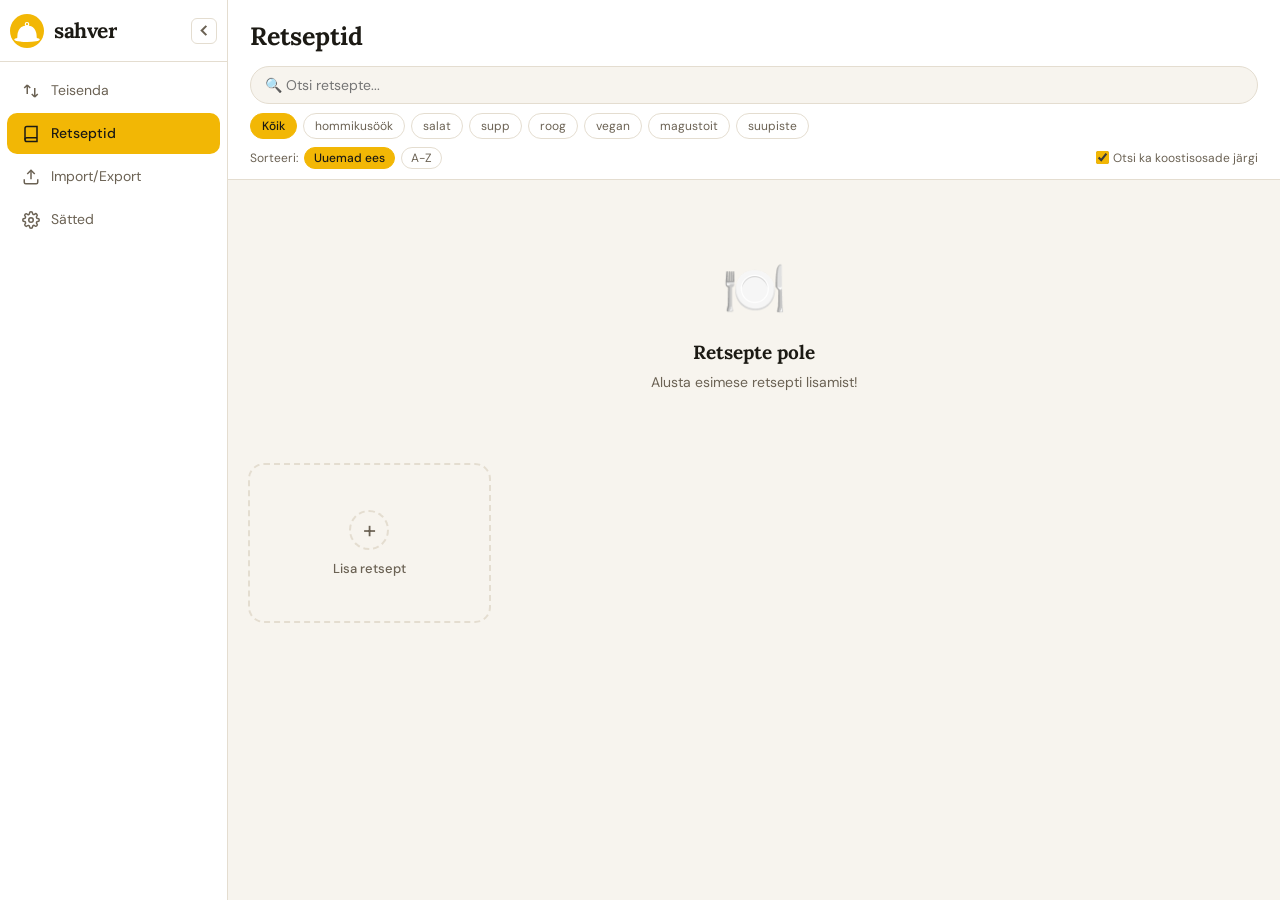
==== sahver/index.html @ 27f89a70 "Add files via upload" ====
<!DOCTYPE html>
<html lang="et">
<head>
  <meta charset="UTF-8">

  <!-- Viewport: iOS-friendly, prevents zoom, supports safe areas -->
  <meta name="viewport"
        content="width=device-width, initial-scale=1, minimum-scale=1, maximum-scale=1, user-scalable=no, viewport-fit=cover">

  <title>Sahver</title>

  <!-- PWA manifest -->
  <link rel="manifest" href="manifest.json">

  <!-- Theme color for Android + iOS splash -->
  <meta name="theme-color" content="#f2b705">

  <!-- PWA capability flags -->
  <meta name="mobile-web-app-capable" content="yes">
  <meta name="apple-mobile-web-app-capable" content="yes">

  <!-- iOS status bar style -->
  <meta name="apple-mobile-web-app-status-bar-style" content="default">

  <!-- iOS home screen title -->
  <meta name="apple-mobile-web-app-title" content="Sahver">

  <!-- iOS home screen icon (must be 180x180) -->
  <link rel="apple-touch-icon" href="apple-touch-icon.png">

  <!-- Favicon set -->
  <link rel="icon" href="favicon.ico" sizes="any">
  <link rel="icon" type="image/png" sizes="32x32" href="favicon-32x32.png">
  <link rel="icon" type="image/png" sizes="16x16" href="favicon-16x16.png">

  <!-- Styles -->
  <link rel="stylesheet" href="style.css">
</head>

<body>
<div id="app">

  <!-- ══════════════════════════════════════════════════
       SIDEBAR  (desktop navigation)
  ══════════════════════════════════════════════════ -->
  <nav id="sidebar">
    <div class="sb-top">
      <!-- Logo: cloche (serving dome) on yellow circle -->
      <div class="sb-logo">
        <svg viewBox="0 0 40 40" xmlns="http://www.w3.org/2000/svg">
          <circle cx="20" cy="20" r="20" fill="#f2b705"/>
          <ellipse cx="20" cy="30" rx="15" ry="3" fill="white"/>
          <ellipse cx="20" cy="28.5" rx="11.5" ry="1.3" fill="white" opacity=".25"/>
          <path d="M8.5 28.5 Q8.5 13.5 20 13.5 Q31.5 13.5 31.5 28.5 Z" fill="white"/>
          <circle cx="20" cy="12" r="2" fill="none" stroke="white" stroke-width="1.4"/>
          <rect x="19.3" y="13.2" width="1.4" height="1.5" fill="white"/>
        </svg>
      </div>
      <span class="sb-name">sahver</span>
      <button id="sb-toggle" title="Lühenda külgriba">
        <svg class="sb-chevron" width="13" height="13" viewBox="0 0 14 14" fill="none" stroke="currentColor" stroke-width="2.2">
          <path d="M9 2L4 7l5 5"/>
        </svg>
      </button>
    </div>
    <ul class="sb-nav">
      <li class="nav-item" data-tab="convert">
        <span class="ni"><svg width="18" height="18" viewBox="0 0 24 24" fill="none" stroke="currentColor" stroke-width="2"><path d="M7 16V4m0 0L3 8m4-4 4 4"/><path d="M17 8v12m0 0 4-4m-4 4-4-4"/></svg></span>
        <span class="nl">Teisenda</span>
      </li>
      <li class="nav-item active" data-tab="recipes">
        <span class="ni"><svg width="18" height="18" viewBox="0 0 24 24" fill="none" stroke="currentColor" stroke-width="2"><path d="M4 19.5A2.5 2.5 0 0 1 6.5 17H20"/><path d="M6.5 2H20v20H6.5A2.5 2.5 0 0 1 4 19.5v-15A2.5 2.5 0 0 1 6.5 2z"/></svg></span>
        <span class="nl">Retseptid</span>
      </li>
      <li class="nav-item" data-tab="io">
        <span class="ni"><svg width="18" height="18" viewBox="0 0 24 24" fill="none" stroke="currentColor" stroke-width="2"><path d="M21 15v4a2 2 0 0 1-2 2H5a2 2 0 0 1-2-2v-4"/><polyline points="17 8 12 3 7 8"/><line x1="12" y1="3" x2="12" y2="15"/></svg></span>
        <span class="nl">Import/Export</span>
        <span class="bb h" id="bb1">!</span>
      </li>
      <li class="nav-item" data-tab="settings">
        <span class="ni"><svg width="18" height="18" viewBox="0 0 24 24" fill="none" stroke="currentColor" stroke-width="2"><circle cx="12" cy="12" r="3"/><path d="M19.4 15a1.65 1.65 0 0 0 .33 1.82l.06.06a2 2 0 0 1-2.83 2.83l-.06-.06a1.65 1.65 0 0 0-1.82-.33 1.65 1.65 0 0 0-1 1.51V21a2 2 0 0 1-4 0v-.09A1.65 1.65 0 0 0 9 19.4a1.65 1.65 0 0 0-1.82.33l-.06.06a2 2 0 0 1-2.83-2.83l.06-.06A1.65 1.65 0 0 0 4.68 15a1.65 1.65 0 0 0-1.51-1H3a2 2 0 0 1 0-4h.09A1.65 1.65 0 0 0 4.6 9a1.65 1.65 0 0 0-.33-1.82l-.06-.06a2 2 0 0 1 2.83-2.83l.06.06A1.65 1.65 0 0 0 9 4.68a1.65 1.65 0 0 0 1-1.51V3a2 2 0 0 1 4 0v.09a1.65 1.65 0 0 0 1 1.51 1.65 1.65 0 0 0 1.82-.33l.06-.06a2 2 0 0 1 2.83 2.83l-.06.06A1.65 1.65 0 0 0 19.4 9a1.65 1.65 0 0 0 1.51 1H21a2 2 0 0 1 0 4h-.09a1.65 1.65 0 0 0-1.51 1z"/></svg></span>
        <span class="nl">Sätted</span>
      </li>
    </ul>
  </nav>

  <!-- ══════════════════════════════════════════════════
       BOTTOM NAV  (mobile navigation)
  ══════════════════════════════════════════════════ -->
  <nav id="bnav">
    <div class="bn-inner">
      <button class="bn-btn" data-tab="convert">
        <svg width="22" height="22" viewBox="0 0 24 24" fill="none" stroke="currentColor" stroke-width="2"><path d="M7 16V4m0 0L3 8m4-4 4 4"/><path d="M17 8v12m0 0 4-4m-4 4-4-4"/></svg>
        <span>Teisenda</span>
      </button>
      <button class="bn-btn active" data-tab="recipes">
        <svg width="22" height="22" viewBox="0 0 24 24" fill="none" stroke="currentColor" stroke-width="2"><path d="M4 19.5A2.5 2.5 0 0 1 6.5 17H20"/><path d="M6.5 2H20v20H6.5A2.5 2.5 0 0 1 4 19.5v-15A2.5 2.5 0 0 1 6.5 2z"/></svg>
        <span>Retseptid</span>
      </button>
      <button class="bn-btn" data-tab="io" style="position:relative">
        <svg width="22" height="22" viewBox="0 0 24 24" fill="none" stroke="currentColor" stroke-width="2"><path d="M21 15v4a2 2 0 0 1-2 2H5a2 2 0 0 1-2-2v-4"/><polyline points="17 8 12 3 7 8"/><line x1="12" y1="3" x2="12" y2="15"/></svg>
        <span>Import</span>
        <span class="bb2 h" id="bb2">!</span>
      </button>
      <button class="bn-btn" data-tab="settings">
        <svg width="22" height="22" viewBox="0 0 24 24" fill="none" stroke="currentColor" stroke-width="2"><circle cx="12" cy="12" r="3"/><path d="M19.4 15a1.65 1.65 0 0 0 .33 1.82l.06.06a2 2 0 0 1-2.83 2.83l-.06-.06a1.65 1.65 0 0 0-1.82-.33 1.65 1.65 0 0 0-1 1.51V21a2 2 0 0 1-4 0v-.09A1.65 1.65 0 0 0 9 19.4a1.65 1.65 0 0 0-1.82.33l-.06.06a2 2 0 0 1-2.83-2.83l.06-.06A1.65 1.65 0 0 0 4.68 15a1.65 1.65 0 0 0-1.51-1H3a2 2 0 0 1 0-4h.09A1.65 1.65 0 0 0 4.6 9a1.65 1.65 0 0 0-.33-1.82l-.06-.06a2 2 0 0 1 2.83-2.83l.06.06A1.65 1.65 0 0 0 9 4.68a1.65 1.65 0 0 0 1-1.51V3a2 2 0 0 1 4 0v.09a1.65 1.65 0 0 0 1 1.51 1.65 1.65 0 0 0 1.82-.33l.06-.06a2 2 0 0 1 2.83 2.83l-.06.06A1.65 1.65 0 0 0 19.4 9a1.65 1.65 0 0 0 1.51 1H21a2 2 0 0 1 0 4h-.09a1.65 1.65 0 0 0-1.51 1z"/></svg>
        <span>Sätted</span>
      </button>
    </div>
  </nav>

  <!-- ══════════════════════════════════════════════════
       MAIN CONTENT AREA
  ══════════════════════════════════════════════════ -->
  <main id="main">

    <!-- ── CONVERTER view ──────────────────────────── -->
    <div id="vc" class="view">
      <div class="vhdr"><h1>Teisenda</h1></div>
      <div class="cbody">
        <div class="cpanel">
          <label style="display:flex;align-items:center;justify-content:space-between">
            Koostisosade loend
            <span style="display:flex;gap:5px">
              <button id="bpaste" style="font-size:12px;padding:4px 10px;border-radius:6px;border:1px solid var(--border);background:var(--surface);color:var(--text2);cursor:pointer;transition:all var(--t)">📋 Kleebi</button>
              <button id="bclear" style="font-size:12px;padding:4px 10px;border-radius:6px;border:1px solid var(--border);background:var(--surface);color:var(--text2);cursor:pointer;transition:all var(--t)">✕ Tühjenda</button>
            </span>
          </label>
          <textarea id="ci" placeholder="Näiteks:&#10;1.5 cups flour&#10;3/4 cup sugar&#10;2 tbsp butter&#10;5-6 oz chicken&#10;350 F"></textarea>
          <label class="copts">
            <input type="checkbox" id="cparens"> Eemalda tekst (sulgude sees)
          </label>
        </div>
        <div class="cpanel">
          <label style="display:flex;align-items:center;justify-content:space-between">
            Tulemus
            <button id="bcopy" onclick="copyOutput()" style="font-size:12px;padding:4px 10px;border-radius:6px;border:1px solid var(--border);background:var(--surface);color:var(--text2);cursor:pointer;transition:all var(--t)">📋 Kopeeri</button>
          </label>
          <div id="co"><span style="color:var(--text2);font-style:italic">Kirjuta vasakule...</span></div>
        </div>
      </div>
    </div>

    <!-- ── RECIPES view (contains 3 sub-panels) ────── -->
    <div id="vr" class="view active">

      <!-- Sub-panel: recipe list -->
      <div id="pl" class="rp active">
        <div class="lhdr">
          <h1>Retseptid</h1>
          <input type="search" id="rsearch" placeholder="🔍 Otsi retsepte...">
          <div id="lfilt"></div>
          <div class="sort-row">
            <span>Sorteeri:</span>
            <button class="sort-btn on" id="bsort-newest">Uuemad ees</button>
            <button class="sort-btn"   id="bsort-alpha">A-Z</button>
            <label class="sort-ing-toggle" title="Otsi ka koostisosade nimede järgi">
              <input type="checkbox" id="csearchings" checked>
              <span>Otsi ka koostisosade järgi </span>
            </label>
          </div>
        </div>
        <div id="rcards"></div>
      </div>

      <!-- Sub-panel: recipe detail + timer -->
      <div id="pd" class="rp">
        <div class="dtop">
          <button class="biconn" id="bback1" title="Tagasi">
            <svg width="15" height="15" viewBox="0 0 24 24" fill="none" stroke="currentColor" stroke-width="2.5"><path d="M19 12H5m0 0 7 7m-7-7 7-7"/></svg>
          </button>
          <h2 id="dname"></h2>
          <button class="biconn" id="bedit" title="Muuda retsepti">
            <svg width="15" height="15" viewBox="0 0 24 24" fill="none" stroke="currentColor" stroke-width="2"><path d="M11 4H4a2 2 0 0 0-2 2v14a2 2 0 0 0 2 2h14a2 2 0 0 0 2-2v-7"/><path d="M18.5 2.5a2.121 2.121 0 0 1 3 3L12 15l-4 1 1-4 9.5-9.5z"/></svg>
          </button>
        </div>
        <div class="dhero" id="dhero"><img id="dhimg" src="" alt=""></div>
        <div class="dbody">
          <div class="dlabels" id="dlabels"></div>
          <div class="sscaler">
            <div>
              <label>Portsjonid</label>
              <div class="sscaler-hint" id="sorig"></div>
            </div>
            <div class="sctrl">
              <button class="sbtn" id="bminus">−</button>
              <span id="sdisp">4</span>
              <button class="sbtn" id="bplus">+</button>
            </div>
          </div>
          <div class="dsec">Koostisosad</div>
          <ul class="inglist" id="dil"></ul>
          <div class="dsec">Juhend</div>
          <ol class="steplist" id="dsl"></ol>
        </div>
        <!-- Countdown timer – sticky at the bottom of the detail panel -->
        <div id="timerw">
          <div class="tdisp" id="tdisp">00:00</div>
          <div class="tinputs">
            <input class="tinput" type="number" id="tmin" value="5" min="0" max="99">
            <span class="tsep">:</span>
            <input class="tinput" type="number" id="tsec" value="0" min="0" max="59">
          </div>
          <div class="tctrl">
            <button class="tbtn tbtn-go"  id="tstart">▶ Start</button>
            <button class="tbtn tbtn-rst" id="treset">↺ Reset</button>
          </div>
        </div>
      </div>

      <!-- Sub-panel: add / edit recipe form -->
      <div id="pf" class="rp">
        <div class="ftop">
          <button class="biconn" id="bback2" title="Tagasi">
            <svg width="15" height="15" viewBox="0 0 24 24" fill="none" stroke="currentColor" stroke-width="2.5"><path d="M19 12H5m0 0 7 7m-7-7 7-7"/></svg>
          </button>
          <h2 id="ftitle">Uus retsept</h2>
          <button class="btn btn-d" id="bdel" style="display:none;padding:6px 11px;font-size:13px">Kustuta</button>
        </div>
        <div class="fbody">
          <input type="hidden" id="fid">
          <div class="fg"><label class="fl">Nimi *</label><input type="text" class="fi" id="fname" placeholder="Retsepti nimi" maxlength="60"><div id="fname-counter" style="font-size:11px;color:var(--text2);text-align:right;margin-top:2px">0 / 60</div></div>
          <div class="fg"><label class="fl">Sildid</label><div class="lpicker" id="flabels"></div></div>
          <div class="fg">
            <label class="fl">Pilt (valikuline)</label>
            <div class="iprev" id="iprev" onclick="document.getElementById('imgfi').click()">
              <div class="iprev-txt">📷 Vajuta pildi lisamiseks<br><span style="font-size:12px;opacity:.7">või kleebi</span></div>
            </div>
            <input type="file" id="imgfi" accept="image/*">
            <button class="btn btn-s" id="brmimg" style="display:none;margin-top:8px;padding:6px 12px;font-size:13px;align-self:flex-start">Eemalda pilt</button>
          </div>
          <div class="fg"><label class="fl">Mitu portsjonit?</label><input type="number" class="fi" id="fservings" value="4" min="1" style="max-width:110px"></div>
          <div class="fg">
            <label class="fl">Koostisosad</label>
            <div class="inged" id="ied"></div>
            <div class="eacts">
              <button class="addbtn" id="baddrow">+ Lisa rida</button>
              <button class="pastebtn" id="bpasteing">📋 Kleebi</button>
            </div>
          </div>
          <div class="fg">
            <label class="fl">Sammud</label>
            <div class="steped" id="sed"></div>
            <div class="eacts">
              <button class="addbtn" id="baddstep">+ Lisa samm</button>
              <button class="pastebtn" id="bpastestep">📋 Kleebi</button>
            </div>
          </div>
          <div style="display:flex;gap:10px;padding-bottom:36px">
            <button class="btn btn-p" id="bsave" style="flex:1">💾 Salvesta retsept</button>
          </div>
        </div>
      </div>
    </div><!-- /vr -->

    <!-- ── IMPORT / EXPORT view ─────────────────────── -->
    <div id="vio" class="view">
      <div class="vhdr"><h1>Import / Export</h1></div>
      <div class="bwarn" id="bwarn">
        <strong>⚠️ Võiks teha varukoopia</strong>
        Oled teinud muudatusi, kuid viimase varunduse tegemisest on möödunud üle 7 päeva. Soovitatav on teha varukoopia.
      </div>
      <div class="ies">
        <h2>Ekspordi andmed</h2>
        <p>Lae alla kõik retseptid koos piltide ja sätetega JSON-failina. Sobib varundamiseks ja teisele seadmesse üle kandmiseks.</p>
        <div class="ieacts"><button class="btn btn-p" id="bexp">⬇ Ekspordi varukoopia</button></div>
      </div>
      <div class="ies">
        <h2>Impordi andmed</h2>
        <p>Lae üles eelnevalt eksporditud JSON-fail. <strong>NB!</strong> See asendab kõik praegused retseptid ja sätted täielikult.</p>
        <div class="ieacts"><button class="btn btn-s" id="bimp">⬆ Vali fail</button></div>
        <input type="file" id="impfi" accept=".json">
      </div>
      <div class="ies" style="border-bottom:none">
        <h2 style="color:var(--danger)">⚠ Lähtesta rakendus</h2>
        <p>Kustutab <strong>kõik</strong> retseptid, pildid ja sätted ning taastab rakenduse algsesse olekusse. Seda ei saa tagasi võtta.</p>
        <div class="ieacts"><button class="btn btn-d" id="breset">⚠ Lähtestamine</button></div>
      </div>
    </div>

    <!-- ── SETTINGS view ────────────────────────────── -->
    <div id="vs" class="view">
      <div class="vhdr"><h1>Sätted</h1></div>
      <div class="ss">
        <h2>Disain</h2>
        <p>Vali värvipakett või määra ise oma värvid.</p>
        <div class="swatches" id="swatches"></div>
        <div class="thcust">
          <label>Taust:</label><input type="color" id="cbg" value="#f7f4ee">
          <label>Aktsent:</label><input type="color" id="cacc" value="#f2b705">
          <button class="btn btn-s" id="bapply" style="padding:7px 13px;font-size:13px">Rakenda</button>
        </div>
      </div>
      <div class="ss">
        <h2>Sildid</h2>
        <p>Halda retseptide filtreerimiseks kasutatavaid silte.</p>
        <div class="lman" id="lman"></div>
        <div class="sacts">
          <button class="addbtn" id="baddlabel">+ Lisa silt</button>
          <button class="btn btn-s" id="bsavelabels" style="padding:7px 13px;font-size:13px">Salvesta sildid</button>
        </div>
      </div>
      <div class="ss">
        <h2>Tihedused</h2>
        <p>Koostisosade tihedused (g/ml). Kasutatakse teisendamisel.</p>
        <div class="denslist" id="denslist"></div>
        <div class="sacts">
          <button class="addbtn" id="badddens">+ Lisa aine</button>
          <button class="btn btn-s" id="bsavedens" style="padding:7px 13px;font-size:13px">Salvesta tihedused</button>
        </div>
      </div>
    </div>

  </main>
</div><!-- /app -->

<!-- Toast notification -->
<div id="toast"></div>

<!-- Confirmation modal -->
<div id="modal">
  <div class="mbox">
    <h3 id="mtitle"></h3>
    <p id="mtext"></p>
    <div class="macts">
      <button class="btn btn-s" id="mcancel">Tühista</button>
      <button class="btn btn-s" id="malt" style="display:none"></button>
      <button class="btn btn-p" id="mok">OK</button>
    </div>
  </div>
</div>

<script src="app.js" defer></script>
</body>
</html>
---- sahver/style.css ----
/* ─── Self-hosted fonts (offline PWA support) ──────────── */
/* DM Sans — variable font, optical size + weight axes */
@font-face {
  font-family: 'DM Sans';
  src: url('./fonts/DM_Sans/DMSans-VariableFont_opsz,wght.ttf') format('truetype');
  font-weight: 100 900;
  font-style: normal;
  font-display: swap;
}
@font-face {
  font-family: 'DM Sans';
  src: url('./fonts/DM_Sans/DMSans-Italic-VariableFont_opsz,wght.ttf') format('truetype');
  font-weight: 100 900;
  font-style: italic;
  font-display: swap;
}

/* Lora — variable font, weight axis */
@font-face {
  font-family: 'Lora';
  src: url('./fonts/Lora/Lora-VariableFont_wght.ttf') format('truetype');
  font-weight: 400 700;
  font-style: normal;
  font-display: swap;
}
@font-face {
  font-family: 'Lora';
  src: url('./fonts/Lora/Lora-Italic-VariableFont_wght.ttf') format('truetype');
  font-weight: 400 700;
  font-style: italic;
  font-display: swap;
}

/* ─── Design tokens ────────────────────────────────────── */
:root {
  --bg: #f7f4ee;
  --surface: #fff;
  --surf2: #fdfaf2;
  --accent: #f2b705;
  --accent-d: #c49300;
  --accent-bg: #fff9dc;
  --text: #1c1a14;
  --text2: #6b6254;
  --on-accent: #1c1a14; /* text colour for elements sitting ON the accent background */
  --border: #e4ddd0;
  --danger: #c94040;
  --success: #2a9e70;
  --r: 10px;
  --rlg: 16px;
  --sh: 0 2px 10px rgba(0,0,0,.07);
  --shlg: 0 8px 28px rgba(0,0,0,.12);
  --t: 180ms ease;
  --sbw: 228px;    /* sidebar expanded width */
  --sbcw: 90px;   /* sidebar collapsed width */
  --bnh: 60px;    /* bottom nav height (mobile) */
  --fh: 'Lora', Georgia, serif;
  --fb: 'DM Sans', system-ui, sans-serif;
}

/* ─── Reset ────────────────────────────────────────────── */
*, *::before, *::after { box-sizing: border-box; margin: 0; padding: 0; }
html, body { height: 100%; overflow: hidden; }
body {
  font-family: var(--fb);
  background: var(--bg);
  color: var(--text);
  font-size: 15px;
  line-height: 1.5;
  -webkit-tap-highlight-color: transparent;
}
button { cursor: pointer; font-family: inherit; font-size: inherit; border: none; background: none; }
input, textarea, select { font-family: inherit; font-size: inherit; color: inherit; }
img { display: block; max-width: 100%; }
::-webkit-scrollbar { width: 5px; }
::-webkit-scrollbar-track { background: transparent; }
::-webkit-scrollbar-thumb { background: var(--border); border-radius: 3px; }

/* ─── App shell ────────────────────────────────────────── */
#app { display: flex; height: 100dvh; overflow: hidden; }

/* ─── Sidebar ──────────────────────────────────────────── */
#sidebar {
  width: var(--sbw);
  flex-shrink: 0;
  background: var(--surface);
  border-right: 1px solid var(--border);
  display: flex;
  flex-direction: column;
  transition: width var(--t);
  overflow: hidden;
  position: relative;
  z-index: 20;
}
#sidebar.col { width: var(--sbcw); }

.sb-top {
  display: flex;
  align-items: center;
  gap: 10px;
  padding: 12px 10px;
  border-bottom: 1px solid var(--border);
  min-height: 62px;
}
.sb-logo { width: 34px; height: 34px; flex-shrink: 0; border-radius: 8px; overflow: hidden; }
.sb-logo svg { width: 100%; height: 100%; }
.sb-name {
  font-family: var(--fh);
  font-size: 21px;
  font-weight: 700;
  letter-spacing: -.5px;
  white-space: nowrap;
  transition: opacity var(--t), width var(--t);
  overflow: hidden;
}
#sidebar.col .sb-name { opacity: 0; width: 0; pointer-events: none; margin: 0; }

#sb-toggle {
  width: 26px; height: 26px;
  border-radius: 6px;
  border: 1px solid var(--border);
  background: var(--surface);
  display: flex; align-items: center; justify-content: center;
  color: var(--text2);
  transition: var(--t);
  flex-shrink: 0;
  margin-left: auto;
}
#sb-toggle:hover { background: var(--bg); }
.sb-chevron { transition: transform var(--t); }
#sidebar.col .sb-chevron { transform: rotate(180deg); }

.sb-nav { flex: 1; padding: 6px 0; list-style: none; overflow-y: auto; overflow-x: hidden; }
.nav-item {
  display: flex;
  align-items: center;
  gap: 10px;
  padding: 10px 14px;
  border-radius: var(--r);
  margin: 2px 7px;
  cursor: pointer;
  transition: background var(--t), color var(--t);
  white-space: nowrap;
  color: var(--text2);
  position: relative;
  user-select: none;
}
.nav-item:hover { background: var(--bg); color: var(--text); }
.nav-item.active { background: var(--accent); color: var(--on-accent); font-weight: 500; }
.nav-item.active .ni { color: var(--on-accent); }
.ni { width: 20px; height: 20px; flex-shrink: 0; display: flex; align-items: center; justify-content: center; }
.nl { transition: opacity var(--t), width var(--t); font-size: 14px; overflow: hidden; white-space: nowrap; }
#sidebar.col .nl { opacity: 0; width: 0; pointer-events: none; }
/* Sidebar badge (backup warning indicator) */
.bb {
  margin-left: auto;
  background: var(--danger);
  color: #fff;
  border-radius: 50%;
  width: 17px; height: 17px;
  font-size: 11px; font-weight: 700;
  display: flex; align-items: center; justify-content: center;
  flex-shrink: 0;
}
.bb.h { display: none; }

/* ─── Bottom nav (mobile) ──────────────────────────────── */
#bnav {
  display: none;
  position: fixed;
  bottom: 0; left: 0; right: 0;
  height: calc(var(--bnh) + env(safe-area-inset-bottom, 0px));
  background: var(--surface);
  border-top: 1px solid var(--border);
  z-index: 100;
}
.bn-inner { display: flex; height: var(--bnh); }
.bn-btn {
  flex: 1;
  display: flex; flex-direction: column;
  align-items: center; justify-content: center;
  gap: 2px;
  color: var(--text2);
  font-size: 10px;
  padding: 4px 0;
  transition: color var(--t);
  position: relative;
  isolation: isolate; /* ensures ::before z-index:-1 stays inside the button */
}
.bn-btn.active { color: var(--on-accent); }
.bn-btn.active::before {
  content: '';
  position: absolute;
  inset: 5px 8px;
  background: var(--accent);
  border-radius: 12px;
  z-index: -1;
}
.bn-btn svg { width: 22px; height: 22px; }
/* Mobile badge (backup warning indicator) */
.bb2 {
  position: absolute;
  top: 6px; right: calc(50% - 14px);
  background: var(--danger);
  color: #fff;
  border-radius: 50%;
  width: 15px; height: 15px;
  font-size: 10px; font-weight: 700;
  display: flex; align-items: center; justify-content: center;
}
.bb2.h { display: none; }

/* ─── Main content area ────────────────────────────────── */
#main { flex: 1; overflow: hidden; position: relative; }

/* Each "page" is absolutely positioned and cross-fades */
.view {
  position: absolute; inset: 0;
  overflow-x: hidden;              /* no horizontal wobble */
  overflow-y: auto;
  -webkit-overflow-scrolling: touch;
  overscroll-behavior: contain;    /* block rubber-band in both axes */
  opacity: 0; pointer-events: none;
  transition: opacity var(--t);
  z-index: 0;
}
.view.active { opacity: 1; pointer-events: auto; z-index: 1; }

.vhdr {
  padding: 22px 26px 14px;
  border-bottom: 1px solid var(--border);
  background: var(--surface);
  position: sticky; top: 0; z-index: 5;
}
.vhdr h1 { font-family: var(--fh); font-size: 25px; font-weight: 700; }

/* ─── Converter view ───────────────────────────────────── */
#vc .cbody {
  display: grid;
  grid-template-columns: 1fr 1fr;
  gap: 20px;
  padding: 22px 26px;
  align-items: start;
}
.cpanel { display: flex; flex-direction: column; gap: 10px; }
.cpanel > label { font-size: 12px; font-weight: 600; text-transform: uppercase; letter-spacing: .6px; color: var(--text2); }
#ci {
  width: 100%; min-height: 200px;
  padding: 13px;
  border: 1px solid var(--border);
  border-radius: var(--r);
  background: var(--surface);
  resize: vertical;
  line-height: 1.8;
  transition: border-color var(--t);
}
#ci:focus { outline: none; border-color: var(--accent); }
.copts { display: flex; align-items: center; gap: 8px; font-size: 13px; color: var(--text2); }
.copts input { accent-color: var(--accent-d); width: 15px; height: 15px; cursor: pointer; }
#co {
  min-height: 200px;
  padding: 13px;
  border: 1px solid var(--border);
  border-radius: var(--r);
  background: var(--surface);
  line-height: 1.9;
}
/* Converter output tokens */
.cln { display: block; }
.cn  { font-weight: 600; }                    /* converted number/unit */
.cx  { color: var(--text2); font-size: 13px; } /* parenthetical info */
.cu  { color: var(--text2); font-style: italic; } /* untranslated substance name */

/* ─── Recipes – layout ─────────────────────────────────── */
#vr { overflow: hidden; }
/* Sub-panels (list / detail / form) cross-fade and slide */
.rp {
  position: absolute; inset: 0;
  display: flex; flex-direction: column;
  overflow: hidden; /* no horizontal wobble in any sub-panel */
  opacity: 0; pointer-events: none;
  transition: opacity var(--t), transform var(--t);
  transform: translateX(16px);
}
.rp.active { opacity: 1; pointer-events: auto; transform: none; }

/* ─── Recipes – list panel ─────────────────────────────── */
#pl { display: flex; flex-direction: column; overflow: hidden; }
.lhdr { padding: 18px 22px 10px; background: var(--surface); border-bottom: 1px solid var(--border); flex-shrink: 0; }
.lhdr h1 { font-family: var(--fh); font-size: 25px; font-weight: 700; margin-bottom: 10px; }
#rsearch {
  width: 100%;
  padding: 9px 14px;
  border: 1px solid var(--border); border-radius: 24px;
  background: var(--bg);
  font-size: 14px;
  transition: border-color var(--t);
}
#rsearch:focus { outline: none; border-color: var(--accent); }
#lfilt { display: flex; flex-wrap: wrap; gap: 6px; margin-top: 9px; }
.sort-row { display: flex; align-items: center; gap: 6px; margin-top: 8px; font-size: 12px; color: var(--text2); }
.sort-ing-toggle { margin-left: auto; display: flex; align-items: center; gap: 4px; cursor: pointer; white-space: nowrap; color: var(--text2) !important; }
.sort-ing-toggle span { color: var(--text2); }
.sort-ing-toggle input { accent-color: var(--accent); cursor: pointer; }
.sort-ing-toggle input:hover { accent-color: var(--accent-d); }
.sort-btn { padding: 2px 9px; border-radius: 20px; border: 1px solid var(--border); background: var(--surface); font-size: 12px; cursor: pointer; transition: all var(--t); color: var(--text2); }
.sort-btn.on { background: var(--accent); border-color: var(--accent); color: var(--on-accent); font-weight: 500; }
.fchip {
  padding: 3px 11px;
  border-radius: 20px;
  border: 1px solid var(--border);
  background: var(--surface);
  font-size: 12px;
  cursor: pointer;
  transition: all var(--t);
  color: var(--text2);
}
.fchip.on { background: var(--accent); border-color: var(--accent); color: var(--on-accent); font-weight: 500; }

#rcards {
  flex: 1;
  min-height: 0;
  overflow-y: scroll;      /* scroll not auto — iOS needs this to be explicit */
  overflow-x: hidden;
  -webkit-overflow-scrolling: touch;
  overscroll-behavior-y: contain;
  touch-action: pan-y;     /* ensure iOS treats touches on the container as scroll */
}
/* Inner grid wrapper — separate from the scroll container (iOS grid+scroll bug) */
.cards-grid {
  display: grid;
  grid-template-columns: repeat(auto-fill, minmax(210px, 1fr));
  gap: 14px;
  align-content: start;
  padding: 14px 20px 80px;
}
.rcard {
  touch-action: pan-y; /* allow vertical scroll on the card grid on iOS */
  background: var(--surface);
  border-radius: var(--rlg);
  overflow: hidden;
  box-shadow: var(--sh);
  cursor: pointer;
  transition: transform var(--t), box-shadow var(--t);
  border: 1px solid var(--border);
}
.rcard:hover { transform: translateY(-2px); box-shadow: var(--shlg); }
.rcard-img {
  width: 100%; aspect-ratio: 4/3;
  background: var(--accent-bg);
  display: flex; align-items: center; justify-content: center;
  overflow: hidden;
}
.rcard-img img { width: 100%; height: 100%; object-fit: cover; }
.noimg { font-size: 38px; opacity: .25; }
.rcard-body { padding: 13px; }
.rcard-name { font-family: var(--fh); font-size: 16px; font-weight: 600; line-height: 1.3; margin-bottom: 7px; }
.rcard-labels { display: flex; flex-wrap: wrap; gap: 4px; margin-bottom: 5px; }
.lchip { background: var(--accent-bg); color: var(--accent-d); border-radius: 12px; padding: 1px 8px; font-size: 11px; font-weight: 500; }
.rcard-meta { font-size: 12px; color: var(--text2); }
/* Empty state */
.empty { grid-column: 1/-1; text-align: center; padding: 56px 20px; color: var(--text2); }
.empty .ei { font-size: 52px; margin-bottom: 10px; }
.empty h3 { font-family: var(--fh); font-size: 19px; margin-bottom: 6px; color: var(--text); }
/* Floating "add" button */
/* "Add recipe" card — always last in the grid */
.rcard-add {
  touch-action: pan-y;
  background: none;
  border: 2px dashed var(--border);
  border-radius: var(--rlg);
  cursor: pointer;
  display: flex; flex-direction: column;
  align-items: center; justify-content: center;
  gap: 10px;
  min-height: 160px;
  color: var(--text2);
  transition: border-color var(--t), color var(--t), background var(--t);
  padding: 24px;
}
.rcard-add:hover {
  border-color: var(--accent);
  color: var(--text);
  background: var(--accent-bg);
}
.rcard-add-icon {
  width: 40px; height: 40px;
  border-radius: 50%;
  border: 2px dashed var(--border);
  display: flex; align-items: center; justify-content: center;
  font-size: 24px; line-height: 1;
  transition: border-color var(--t);
}
.rcard-add:hover .rcard-add-icon { border-color: var(--accent); }
.rcard-add-label { font-size: 13px; font-weight: 500; }

/* ─── Recipes – detail panel ───────────────────────────── */
#pd { overflow-x: hidden; overflow-y: auto; overscroll-behavior: contain; -webkit-overflow-scrolling: touch; }
.dtop {
  padding: 14px 18px;
  display: flex; align-items: center; gap: 10px;
  background: var(--surface);
  border-bottom: 1px solid var(--border);
  position: sticky; top: 0; z-index: 10;
}
.dtop h2 {
  flex: 1;
  font-family: var(--fh); font-size: 19px; font-weight: 600;
  overflow: hidden; white-space: nowrap; text-overflow: ellipsis;
}
.biconn {
  width: 34px; height: 34px;
  border-radius: 8px;
  border: 1px solid var(--border);
  background: var(--surface);
  display: flex; align-items: center; justify-content: center;
  color: var(--text2);
  transition: var(--t);
  flex-shrink: 0;
}
.biconn:hover { background: var(--bg); color: var(--text); }
.dhero { width: 100%; max-height: 260px; overflow: hidden; display: none; }
.dhero img { width: 100%; height: 100%; object-fit: cover; }
.dbody { padding: 22px; max-width: 660px; }
.dlabels { display: flex; flex-wrap: wrap; gap: 6px; margin-bottom: 18px; }

/* Serving scaler widget */
.sscaler {
  display: flex; align-items: center; gap: 10px;
  background: var(--surface);
  border: 1px solid var(--border);
  border-radius: var(--r);
  padding: 11px 16px;
  margin-bottom: 22px;
}
.sscaler label { font-size: 14px; color: var(--text2); flex: 1; }
.sscaler-hint { font-size: 12px; color: var(--text2); }
.sctrl { display: flex; align-items: center; gap: 10px; }
.sbtn {
  width: 28px; height: 28px;
  border-radius: 50%;
  border: 1px solid var(--border);
  background: var(--bg);
  font-size: 18px; line-height: 1;
  display: flex; align-items: center; justify-content: center;
  transition: var(--t);
}
.sbtn:hover { background: var(--accent-bg); border-color: var(--accent); }
#sdisp { font-weight: 600; font-size: 16px; min-width: 28px; text-align: center; }

.dsec { font-family: var(--fh); font-size: 17px; font-weight: 600; margin-bottom: 10px; padding-bottom: 5px; border-bottom: 1px solid var(--border); }
.inglist { list-style: none; margin-bottom: 26px; }
.inglist li { padding: 7px 0; border-bottom: 1px solid var(--border); display: flex; gap: 10px; font-size: 15px; }
.inglist li:last-child { border-bottom: none; }
.iamt { font-weight: 600; min-width: 72px; color: var(--accent-d); }
.steplist { list-style: none; margin-bottom: 26px; }
.steplist li { display: flex; gap: 12px; margin-bottom: 14px; }
.snum {
  width: 26px; height: 26px;
  border-radius: 50%;
  background: var(--accent);
  color: var(--on-accent);
  font-weight: 700; font-size: 12px;
  display: flex; align-items: center; justify-content: center;
  flex-shrink: 0;
}
.stxt { flex: 1; padding-top: 2px; line-height: 1.6; }

/* ─── Recipe view checkboxes (pantry / prep tracking) ─────── */
/* State is in-memory only — not saved anywhere */
.inglist li.checked .iamt,
.inglist li.checked > span:last-child {
  opacity: .4;
  text-decoration: line-through;
  text-decoration-color: var(--accent-d);
}
.steplist li.checked .stxt {
  opacity: .4;
  text-decoration: line-through;
  text-decoration-color: var(--accent-d);
}
.steplist li.checked .snum {
  background: var(--border);
  color: var(--text2);
}
.view-check {
  width: 18px; height: 18px;
  flex-shrink: 0;
  accent-color: var(--accent-d);
  cursor: pointer;
  margin-right: 2px;
}

/* ─── Countdown timer (sticky footer of detail panel) ──── */
#timerw {
  position: sticky; bottom: 0;
  background: var(--surface);
  border-top: 1px solid var(--border);
  padding: 11px 20px;
  display: flex; align-items: center; gap: 14px; flex-wrap: wrap;
  box-shadow: 0 -3px 12px rgba(0,0,0,.05);
}
.tdisp {
  font-size: 26px; font-weight: 700;
  font-family: var(--fh);
  letter-spacing: 1px;
  font-variant-numeric: tabular-nums;
  min-width: 82px;
}
.trun  .tdisp { color: var(--accent-d); } /* running */
.tdone .tdisp { color: var(--danger);   } /* finished */
.tinputs { display: flex; align-items: center; gap: 5px; }
.tinput {
  width: 48px; padding: 6px 8px;
  border: 1px solid var(--border); border-radius: 6px;
  text-align: center; font-size: 14px;
  background: var(--surface); color: var(--text);
}
.tinput:focus { outline: none; border-color: var(--accent); }
.tsep { color: var(--text2); font-weight: 700; }
.tctrl { display: flex; gap: 7px; }
.tbtn { padding: 6px 13px; border-radius: 8px; font-size: 13px; font-weight: 500; transition: var(--t); }
.tbtn-go  { background: var(--accent); color: var(--on-accent); }
.tbtn-go:hover  { background: var(--accent-d); color: #fff; }
.tbtn-rst { background: var(--bg); color: var(--text2); border: 1px solid var(--border); }
.tbtn-rst:hover { background: var(--surface); color: var(--text); }

/* ─── Recipes – form panel ─────────────────────────────── */
#pf {
  display: flex; flex-direction: column; /* header fixed, body scrolls */
  overflow: hidden;                       /* clip at panel edges */
}
#pf .ftop {
  flex-shrink: 0;   /* pinned — never scrolls */
  position: relative;
  z-index: 10;
  background: var(--surface); /* covers content scrolling beneath */
}
#pf .fbody {
  flex: 1;
  overflow-x: hidden;
  overflow-y: auto;
  overscroll-behavior: contain;
  -webkit-overflow-scrolling: touch;
}
.ftop {
  padding: 14px 18px;
  display: flex; align-items: center; gap: 10px;
  background: var(--surface);
  border-bottom: 1px solid var(--border);
  z-index: 10;
}
.ftop h2 { flex: 1; font-family: var(--fh); font-size: 19px; font-weight: 600; overflow: hidden; white-space: nowrap; text-overflow: ellipsis; min-width: 0; }
.fbody { padding: 22px; max-width: 660px; display: flex; flex-direction: column; gap: 22px; }
.fg { display: flex; flex-direction: column; gap: 7px; }
.fl { font-size: 12px; font-weight: 600; text-transform: uppercase; letter-spacing: .6px; color: var(--text2); }
.fi { padding: 10px 13px; border: 1px solid var(--border); border-radius: var(--r); background: var(--surface); width: 100%; transition: border-color var(--t); }
.fi:focus { outline: none; border-color: var(--accent); }

.lpicker { display: flex; flex-wrap: wrap; gap: 7px; }
.ltog {
  padding: 5px 13px; border-radius: 20px;
  border: 1px solid var(--border); background: var(--surface);
  cursor: pointer; font-size: 13px;
  transition: all var(--t); color: var(--text2);
}
.ltog.on { background: var(--accent); border-color: var(--accent); color: var(--on-accent); font-weight: 500; }

/* Image upload preview */
.iprev {
  width: 100%; max-height: 190px;
  border-radius: var(--r);
  overflow: hidden;
  background: var(--bg);
  border: 1.5px dashed var(--border);
  display: flex; align-items: center; justify-content: center;
  color: var(--text2); font-size: 14px;
  cursor: pointer;
  transition: border-color var(--t);
}
.iprev:hover { border-color: var(--accent); }
.iprev img { width: 100%; height: 100%; object-fit: cover; max-height: 190px; }
.iprev-txt { padding: 28px; text-align: center; line-height: 1.7; }

/* Ingredient editor */
.inged { display: flex; flex-direction: column; gap: 7px; }
.irow { display: flex; gap: 5px; align-items: center; }
.irow input[type=text] {
  padding: 8px 9px;
  border: 1px solid var(--border); border-radius: 8px;
  background: var(--surface);
  transition: border-color var(--t);
}
.irow input[type=text]:focus { outline: none; border-color: var(--accent); }
.irow input.iamt { width: 70px; }
.irow select {
  padding: 8px 5px;
  border: 1px solid var(--border); border-radius: 8px;
  background: var(--surface); color: var(--text); min-width: 68px;
  transition: border-color var(--t); cursor: pointer;
}
.irow select:focus { outline: none; border-color: var(--accent); }
.irow .iname { flex: 1; }

/* Drag handle (shared by ingredient & step rows) */
.drag-handle {
  cursor: grab; flex-shrink: 0;
  display: flex; align-items: center; justify-content: center;
  width: 22px; height: 22px;
  color: var(--text2);
  opacity: .5;
  touch-action: none; user-select: none;
  transition: opacity var(--t), color var(--t);
}
.drag-handle:hover { opacity: 1; color: var(--accent-d); }
.drag-handle:active { cursor: grabbing; opacity: 1; }
.drag-handle svg { width: 16px; height: 16px; }
.row-dragging  { opacity: .4; }
.row-drag-over { outline: 2px solid var(--accent); border-radius: 8px; }

/* Remove-row button (shared by ingredient & step rows) */
.rmbtn {
  width: 27px; height: 27px;
  border-radius: 6px;
  display: flex; align-items: center; justify-content: center;
  font-size: 17px; color: var(--text2);
  flex-shrink: 0; transition: var(--t);
}
.rmbtn:hover { background: #fce; color: var(--danger); }

/* Step editor */
.steped { display: flex; flex-direction: column; gap: 7px; }
.srow { display: flex; gap: 8px; align-items: center; }
.srow .snum { flex-shrink: 0; }
.srow textarea {
  flex: 1; padding: 8px 10px;
  border: 1px solid var(--border); border-radius: 8px;
  background: var(--surface); color: var(--text);
  resize: vertical; min-height: 56px;
  font-size: 14px; line-height: 1.5;
  transition: border-color var(--t);
}
.srow textarea:focus { outline: none; border-color: var(--accent); }
.eacts { display: flex; gap: 8px; flex-wrap: wrap; margin-top: 2px; }
.addbtn {
  padding: 7px 14px;
  border-radius: 8px;
  border: 1.5px dashed var(--border);
  background: none; color: var(--text2);
  font-size: 13px; transition: all var(--t);
}
.addbtn:hover { border-color: var(--accent); color: var(--accent-d); background: var(--accent-bg); }
.pastebtn {
  padding: 7px 14px;
  border-radius: 8px;
  border: 1px solid var(--border);
  background: var(--surface); color: var(--text2);
  font-size: 13px; transition: all var(--t);
}
.pastebtn:hover { border-color: var(--accent); color: var(--text); }

/* ─── Generic buttons ──────────────────────────────────── */
.btn { padding: 10px 18px; border-radius: var(--r); font-size: 15px; font-weight: 500; cursor: pointer; transition: all var(--t); border: none; }
.btn-p { background: var(--accent); color: var(--on-accent); }
.btn-p:hover { background: var(--accent-d); color: #fff; }
.btn-s { background: var(--surface); border: 1px solid var(--border); color: var(--text2); }
.btn-s:hover { background: var(--bg); color: var(--text); }
.btn-d { background: var(--surface); border: 1px solid #f5b3b3; color: var(--danger); }
.btn-d:hover { background: #fef0f0; }

/* ─── Import / Export view ─────────────────────────────── */
.ies { padding: 22px 26px; border-bottom: 1px solid var(--border); }
.ies h2 { font-family: var(--fh); font-size: 18px; margin-bottom: 6px; }
.ies p { color: var(--text2); font-size: 14px; margin-bottom: 14px; line-height: 1.6; }
.ieacts { display: flex; gap: 10px; flex-wrap: wrap; }
/* Backup-overdue warning banner */
.bwarn {
  margin: 20px 26px 0;
  border-radius: var(--r); padding: 13px 16px;
  /* accent-bg is always a very light tint — text must always be dark regardless of
     accent colour or theme. --on-accent is for full-saturation accent backgrounds only. */
  background: var(--accent-bg); border: 1px solid var(--accent);
  color: #1c1a14;
  font-size: 14px; line-height: 1.6;
  display: none;
}
.bwarn.show { display: block; }
.bwarn strong { display: block; margin-bottom: 3px; font-size: 15px; }

/* ─── Settings view ────────────────────────────────────── */
.ss { padding: 22px 26px; border-bottom: 1px solid var(--border); max-width: 620px; }
/* Extra bottom padding on mobile so rubber-band scroll doesn't hide last button */
#vs, #vio { padding-bottom: env(safe-area-inset-bottom, 0px); overscroll-behavior-y: none; }
#vs::after, #vio::after {
  content: '';
  display: block;
  /* Spacer taller than the nav bar so rubber-band scroll can't hide last button */
  height: calc(var(--bnh) + 48px + env(safe-area-inset-bottom, 0px));
}
.ss h2 { font-family: var(--fh); font-size: 18px; margin-bottom: 5px; }
.ss p { color: var(--text2); font-size: 14px; margin-bottom: 14px; line-height: 1.6; }
/* Colour palette swatches */
.swatches { display: flex; gap: 9px; flex-wrap: wrap; margin-bottom: 14px; }
.sw { width: 42px; height: 42px; border-radius: 50%; cursor: pointer; border: 3px solid transparent; transition: transform var(--t), border-color var(--t); }
.sw:hover { transform: scale(1.1); }
.sw.on { border-color: var(--text); }
.thcust { display: flex; align-items: center; gap: 10px; flex-wrap: wrap; }
.thcust label { font-size: 14px; color: var(--text2); }
.thcust input[type=color] { width: 34px; height: 34px; border-radius: 6px; border: 1px solid var(--border); padding: 2px; cursor: pointer; background: var(--surface); }
/* Label and density list editors */
.lman, .denslist { display: flex; flex-direction: column; gap: 7px; margin-bottom: 10px; }
.litem { display: flex; gap: 7px; align-items: center; }
.litem input { flex: 1; padding: 7px 10px; border: 1px solid var(--border); border-radius: 8px; background: var(--surface); color: var(--text); transition: border-color var(--t); }
.litem input:focus { outline: none; border-color: var(--accent); }
.drow { display: flex; gap: 7px; align-items: center; }
.drow input { padding: 7px 10px; border: 1px solid var(--border); border-radius: 8px; background: var(--surface); color: var(--text); transition: border-color var(--t); }
.drow input:focus { outline: none; border-color: var(--accent); }
.drow .dname { flex: 2; }
.drow .dval  { flex: 1; min-width: 80px; }
.sacts { display: flex; gap: 8px; flex-wrap: wrap; }

/* ─── Toast notification ───────────────────────────────── */
#toast {
  position: fixed;
  bottom: calc(var(--bnh) + 14px); left: 50%;
  transform: translateX(-50%);
  background: rgba(28, 26, 20, .9);
  backdrop-filter: blur(6px);
  color: #fff;
  padding: 9px 18px;
  border-radius: 24px;
  font-size: 14px;
  z-index: 2000;
  opacity: 0; pointer-events: none;
  transition: opacity 250ms;
  white-space: nowrap;
  max-width: 90vw;
  text-overflow: ellipsis; overflow: hidden;
}
#toast.show { opacity: 1; }

/* ─── Confirmation modal ───────────────────────────────── */
#modal {
  position: fixed; inset: 0;
  background: rgba(0, 0, 0, .4);
  display: flex; align-items: center; justify-content: center;
  z-index: 1000;
  opacity: 0; transition: opacity var(--t); pointer-events: none;
}
#modal.show { opacity: 1; pointer-events: auto; }
.mbox {
  background: var(--surface);
  border-radius: var(--rlg);
  padding: 26px;
  max-width: 360px; width: 90%;
  box-shadow: var(--shlg);
}
.mbox h3 { font-family: var(--fh); font-size: 19px; margin-bottom: 8px; }
.mbox p  { color: var(--text2); font-size: 14px; margin-bottom: 18px; line-height: 1.6; }
.macts  { display: flex; gap: 9px; justify-content: flex-end; }

/* ─── Responsive breakpoints ───────────────────────────── */
@media (max-width: 768px) {
  #sidebar { display: none; }
  #bnav    { display: block; }
  #main    { padding-bottom: calc(var(--bnh) + env(safe-area-inset-bottom, 0px)); }
  #vc .cbody { grid-template-columns: 1fr; padding: 14px; }
  .cards-grid { grid-template-columns: repeat(auto-fill, minmax(160px, 1fr)); padding: 12px 12px calc(var(--bnh) + 16px + env(safe-area-inset-bottom, 0px)); }
  .vhdr  { padding: 16px 16px 10px; }
  .dbody {
    padding: 14px;
    padding-bottom: calc(var(--bnh) + 24px + env(safe-area-inset-bottom, 0px));
  }
  .fbody {
    padding: 14px;
    /* Extra space so rubber-band scroll can't hide the save button under the nav */
    padding-bottom: calc(var(--bnh) + 32px + env(safe-area-inset-bottom, 0px));
  }
  .lhdr  { padding: 14px 14px 8px; }
  #timerw { padding: 10px 14px 10px; gap: 10px; position: static; margin-bottom: calc(var(--bnh) + 16px + env(safe-area-inset-bottom, 0px)); }
}
@media (max-width: 460px) {
  .cards-grid { grid-template-columns: repeat(2, 1fr); padding: 10px 10px calc(var(--bnh) + 16px + env(safe-area-inset-bottom, 0px)); gap: 10px; }
  #timerw { flex-direction: column; align-items: flex-start; gap: 8px; }
}

/* Hidden file inputs (triggered programmatically) */
#imgfi, #impfi { display: none; }
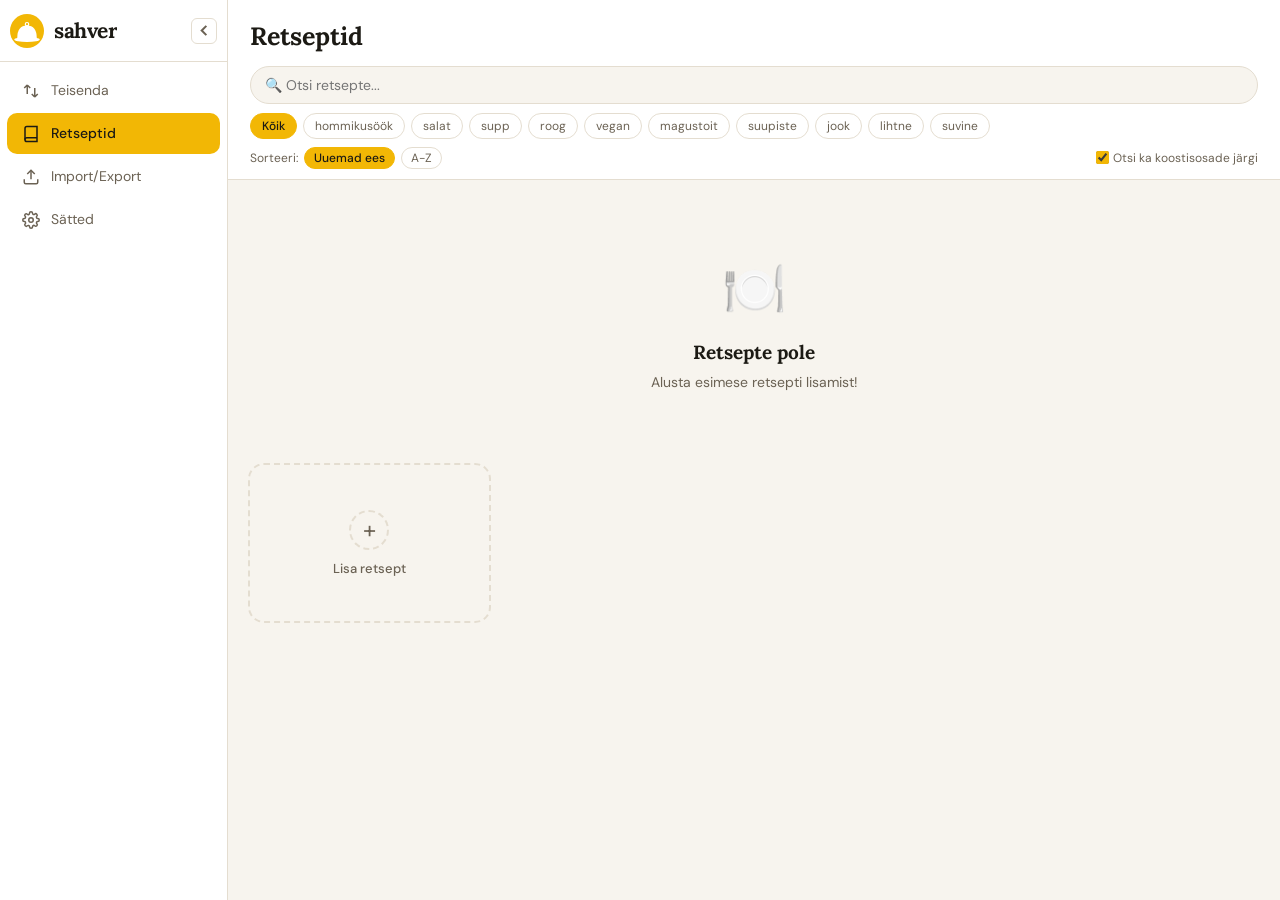
==== commit c9de6256: "version # update" ====
--- a/sahver/index.html
+++ b/sahver/index.html
@@ -281,6 +281,7 @@
     <!-- ── SETTINGS view ────────────────────────────── -->
     <div id="vs" class="view">
       <div class="vhdr"><h1>Sätted</h1></div>
+      <p><i>Versioon: 14</i></p>
       <div class="ss">
         <h2>Disain</h2>
         <p>Vali värvipakett või määra ise oma värvid.</p>
--- a/sahver/style.css
+++ b/sahver/style.css
@@ -687,14 +687,14 @@
 .bwarn strong { display: block; margin-bottom: 3px; font-size: 15px; }
 
 /* ─── Settings view ────────────────────────────────────── */
-.ss { padding: 22px 26px; border-bottom: 1px solid var(--border); max-width: 620px; }
+.ss { padding: 22px 26px; max-width: 620px; }
 /* Extra bottom padding on mobile so rubber-band scroll doesn't hide last button */
 #vs, #vio { padding-bottom: env(safe-area-inset-bottom, 0px); overscroll-behavior-y: none; }
 #vs::after, #vio::after {
   content: '';
   display: block;
   /* Spacer taller than the nav bar so rubber-band scroll can't hide last button */
-  height: calc(var(--bnh) + 48px + env(safe-area-inset-bottom, 0px));
+  height: calc(var(--bnh) + env(safe-area-inset-bottom, 0px));
 }
 .ss h2 { font-family: var(--fh); font-size: 18px; margin-bottom: 5px; }
 .ss p { color: var(--text2); font-size: 14px; margin-bottom: 14px; line-height: 1.6; }
@@ -763,7 +763,7 @@
   #sidebar { display: none; }
   #bnav    { display: block; }
   #main    { padding-bottom: calc(var(--bnh) + env(safe-area-inset-bottom, 0px)); }
-  #vc .cbody { grid-template-columns: 1fr; padding: 14px; }
+  #vc .cbody { grid-template-columns: 1fr; padding: 14px; padding-bottom: calc(var(--bnh) + env(safe-area-inset-bottom, 0px)); }
   .cards-grid { grid-template-columns: repeat(auto-fill, minmax(160px, 1fr)); padding: 12px 12px calc(var(--bnh) + 16px + env(safe-area-inset-bottom, 0px)); }
   .vhdr  { padding: 16px 16px 10px; }
   .dbody {
@@ -773,10 +773,10 @@
   .fbody {
     padding: 14px;
     /* Extra space so rubber-band scroll can't hide the save button under the nav */
-    padding-bottom: calc(var(--bnh) + 32px + env(safe-area-inset-bottom, 0px));
+    padding-bottom: calc(var(--bnh) + 24px + env(safe-area-inset-bottom, 0px));
   }
   .lhdr  { padding: 14px 14px 8px; }
-  #timerw { padding: 10px 14px 10px; gap: 10px; position: static; margin-bottom: calc(var(--bnh) + 16px + env(safe-area-inset-bottom, 0px)); }
+  #timerw { padding: 10px 14px 10px; gap: 10px; position: static; margin-bottom: calc(var(--bnh) + env(safe-area-inset-bottom, 0px)); }
 }
 @media (max-width: 460px) {
   .cards-grid { grid-template-columns: repeat(2, 1fr); padding: 10px 10px calc(var(--bnh) + 16px + env(safe-area-inset-bottom, 0px)); gap: 10px; }
